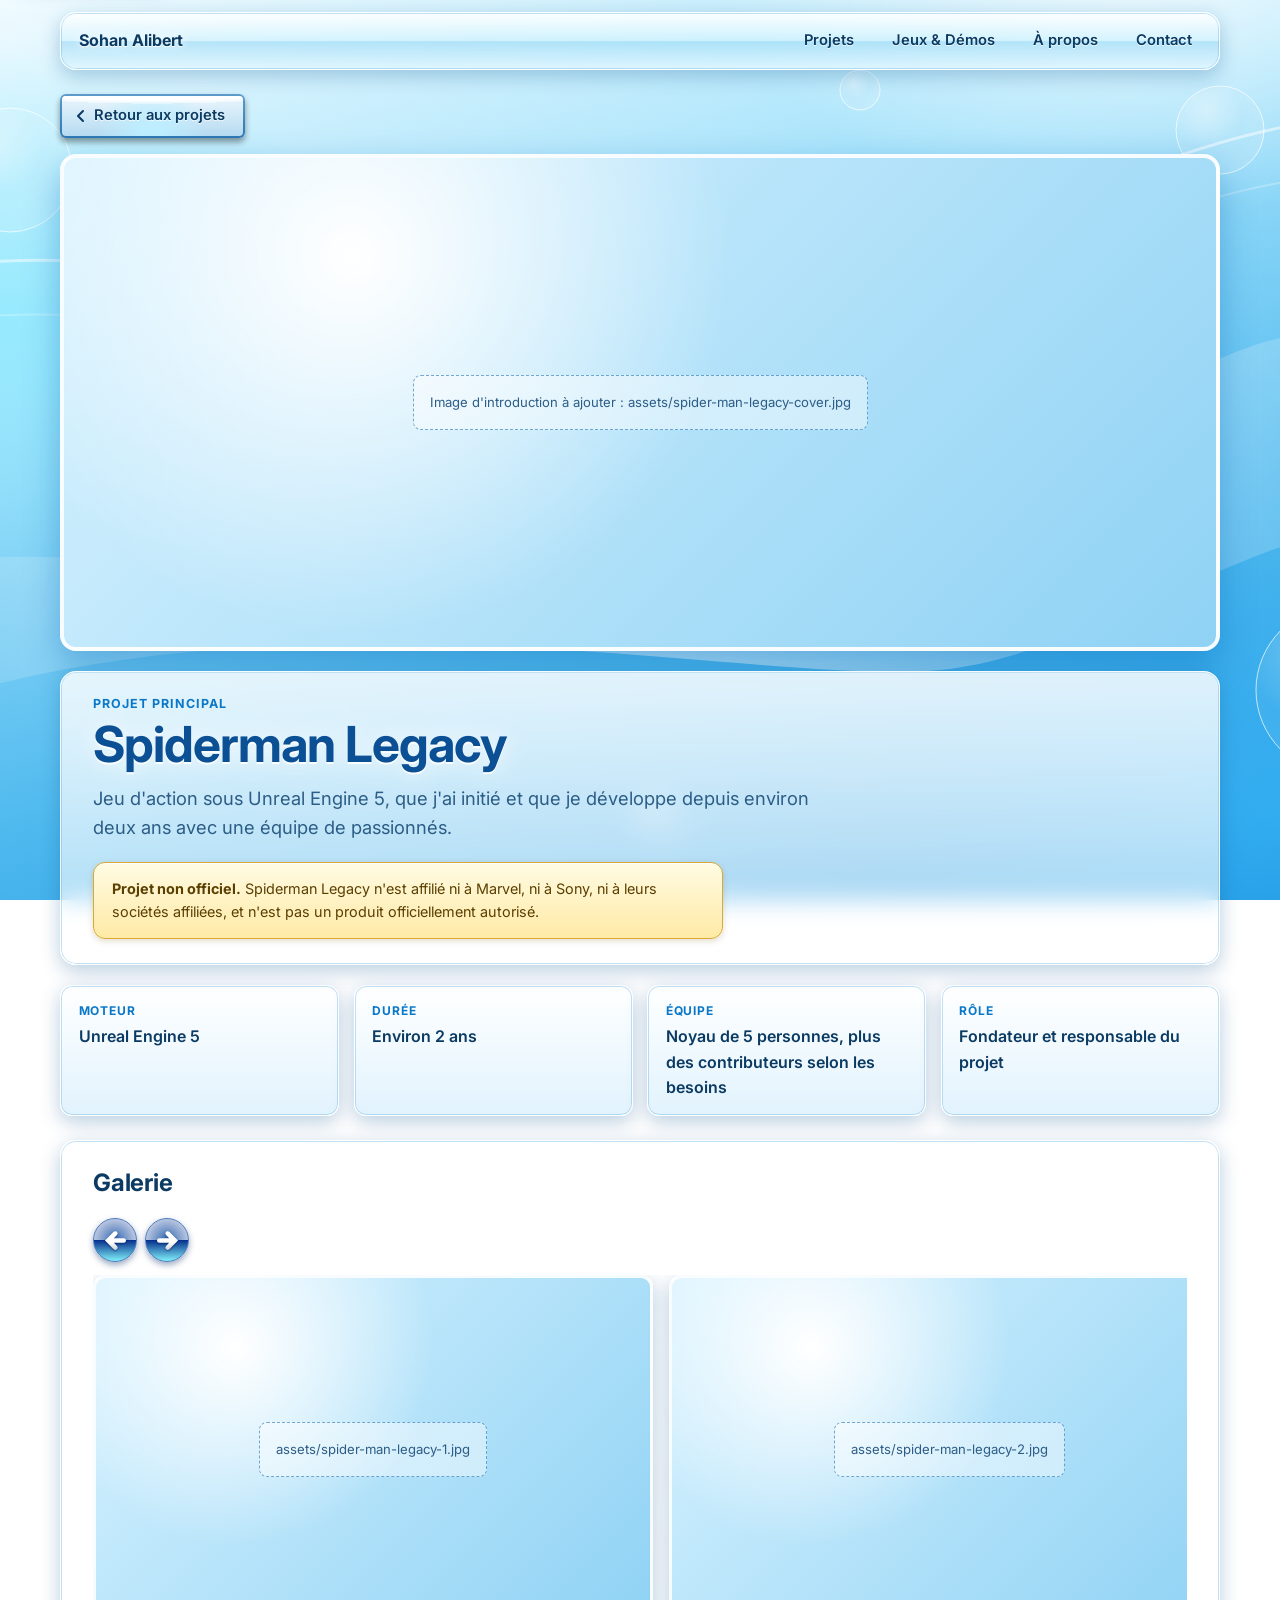
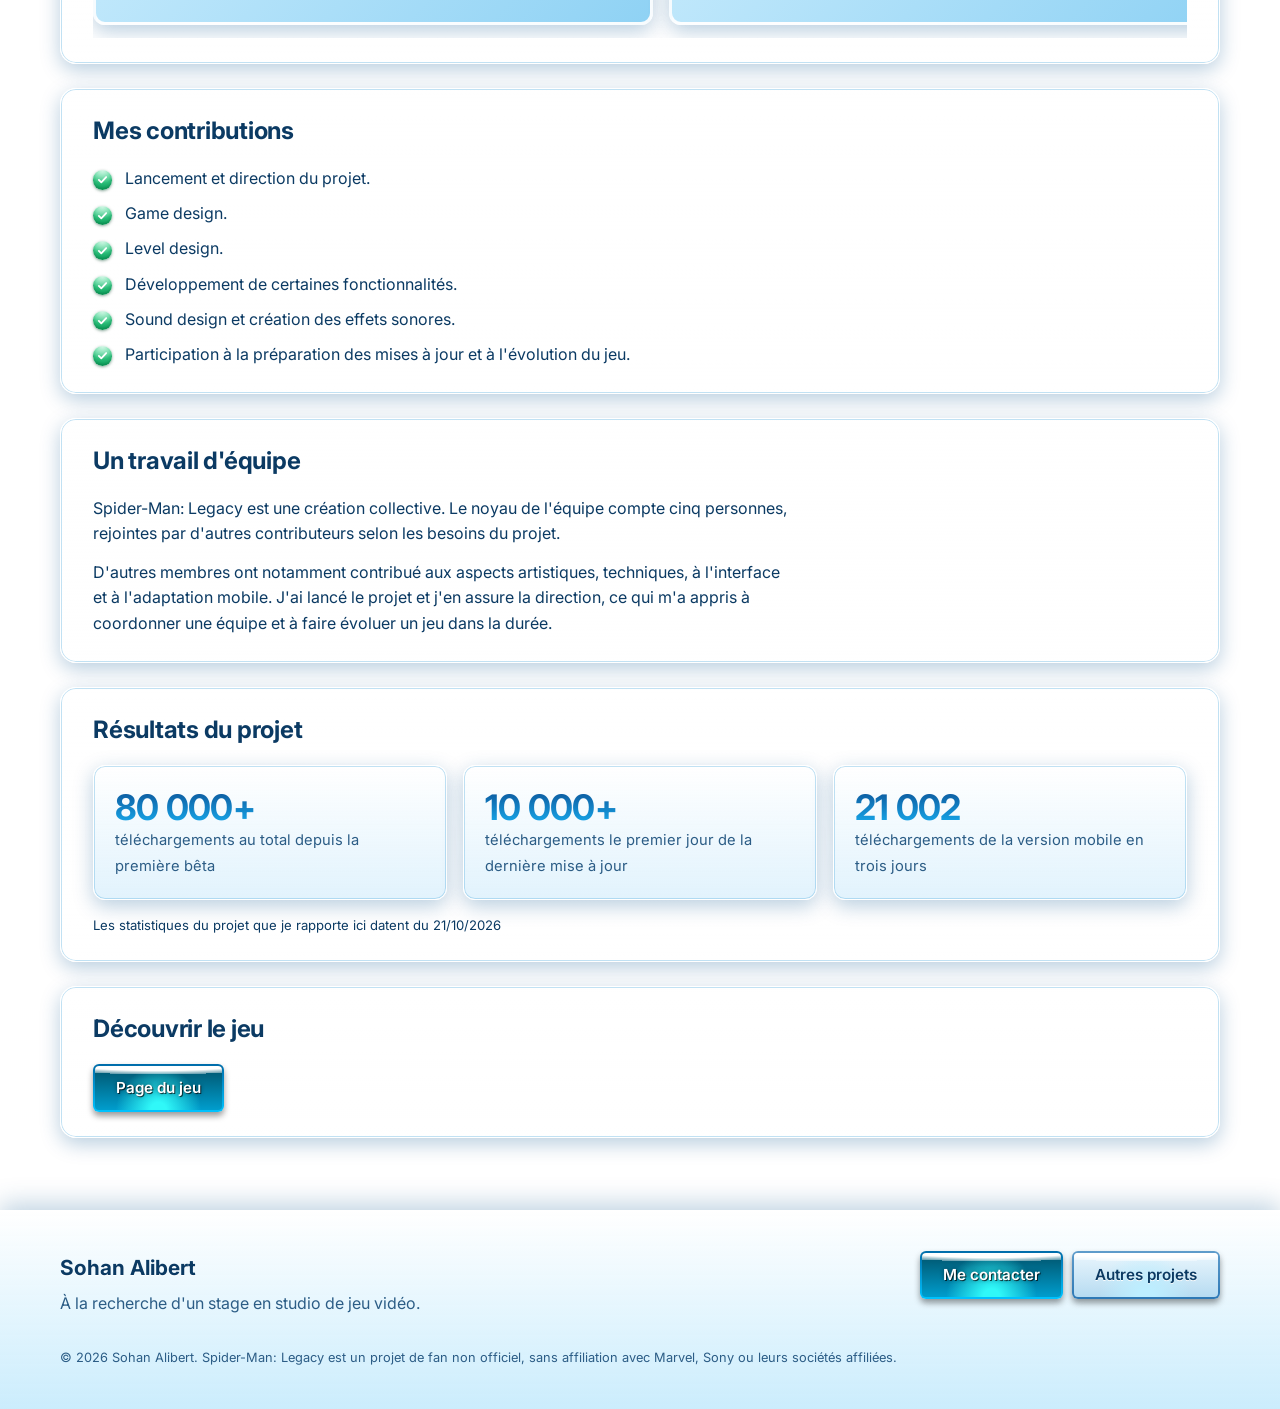
==== spider-man-legacy.html @ 78e245c4 "Add files via upload" ====
<!DOCTYPE html>
<html lang="fr">
<head>
  <meta charset="utf-8">
  <meta name="viewport" content="width=device-width, initial-scale=1">
  <title>Spiderman Legacy - Sohan Alibert</title>
  <meta name="description" content="Spiderman Legacy, fangame non officiel sous Unreal Engine 5, lancé et dirigé par Sohan Alibert avec une équipe de créateurs.">
  <meta name="theme-color" content="#17181C">
  <link rel="preconnect" href="https://fonts.googleapis.com">
  <link rel="preconnect" href="https://fonts.gstatic.com" crossorigin>
  <link href="https://fonts.googleapis.com/css2?family=Inter:wght@400;500;600;700&display=swap" rel="stylesheet">
  <link rel="stylesheet" href="style.css">
  <script src="script.js" defer></script>
</head>
<body>
  <a class="skip-link" href="#contenu">Aller au contenu</a>

  <header class="site-header">
    <div class="nav-bar">
      <a class="brand" href="index.html" aria-label="Sohan Alibert — accueil">
        <!--<span class="traffic" aria-hidden="true"><i></i><i></i><i></i></span>-->
        <span>Sohan Alibert</span>
      </a>
      <nav aria-label="Navigation principale">
        <ul class="nav-links" id="nav-links">
          <li><a href="index.html#projets">Projets</a></li>
          <li><a href="index.html#jeux">Jeux &amp; Démos</a></li>
          <li><a href="index.html#apropos">À propos</a></li>
          <li><a href="index.html#contact">Contact</a></li>
        </ul>
      </nav>
      <button class="nav-toggle" type="button" aria-expanded="false" aria-controls="nav-links" aria-label="Menu">
        <svg viewBox="0 0 24 24" fill="none" stroke="currentColor" stroke-width="2" stroke-linecap="round" aria-hidden="true"><path d="M4 7h16M4 12h16M4 17h16"/></svg>
      </button>
    </div>
  </header>

  <main id="contenu" class="container">
    <a class="back-link" href="index.html#projets"><svg viewBox="0 0 16 16" fill="none" stroke="currentColor" stroke-width="2" stroke-linecap="round" stroke-linejoin="round" aria-hidden="true"><path d="M10 3L5 8l5 5"/></svg>Retour aux projets</a>

    <div class="detail-hero">
      <div class="media" data-placeholder="Image d'introduction à ajouter : assets/spider-man-legacy-cover.jpg">
        <img src="assets/spider-man-legacy-cover.jpg" alt="Image d'introduction de Spiderman: Legacy" onerror="this.hidden=true">
      </div>
    </div>

    <div class="detail-title">
      <p class="eyebrow">Projet principal</p>
      <h1>Spiderman Legacy</h1>
      <p class="lead">Jeu d'action sous Unreal Engine 5, que j'ai initié et que je développe depuis environ deux ans avec une équipe de passionnés.</p>
      <p class="notice"><strong>Projet non officiel.</strong> Spiderman Legacy n'est affilié ni à Marvel, ni à Sony, ni à leurs sociétés affiliées, et n'est pas un produit officiellement autorisé.</p>
    </div>

    <dl class="facts">
      <div class="fact"><dt>Moteur</dt><dd>Unreal Engine 5</dd></div>
      <div class="fact"><dt>Durée</dt><dd>Environ 2 ans</dd></div>
      <div class="fact"><dt>Équipe</dt><dd>Noyau de 5 personnes, plus des contributeurs selon les besoins</dd></div>
      <div class="fact"><dt>Rôle</dt><dd>Fondateur et responsable du projet</dd></div>
    </dl>

    <section class="detail-section" aria-labelledby="galerie">
      <h2 id="galerie">Galerie</h2>
      <div class="gallery-wrap" data-gallery>
        <div class="gallery-controls">
          <button class="icon-btn" type="button" data-dir="-1" aria-label="Captures précédentes">←</button>
          <button class="icon-btn" type="button" data-dir="1" aria-label="Captures suivantes">→</button>
        </div>
        <!-- Ajoute ou retire des <figure>. Une image absente laisse simplement l'emplacement visible. -->
        <div class="gallery" tabindex="0" aria-label="Captures d'écran de Spider-Man: Legacy">
          <figure>
            <div class="media" data-placeholder="assets/spider-man-legacy-1.jpg"><img src="assets/spider-man-legacy-1.jpg" alt="Capture d'écran n°1 de Spider-Man: Legacy" loading="lazy" onerror="this.hidden=true"></div>
          </figure>
          <figure>
            <div class="media" data-placeholder="assets/spider-man-legacy-2.jpg"><img src="assets/spider-man-legacy-2.jpg" alt="Capture d'écran n°2 de Spider-Man: Legacy" loading="lazy" onerror="this.hidden=true"></div>
          </figure>
          <figure>
            <div class="media" data-placeholder="assets/spider-man-legacy-3.jpg"><img src="assets/spider-man-legacy-3.jpg" alt="Capture d'écran n°3 de Spider-Man: Legacy" loading="lazy" onerror="this.hidden=true"></div>
          </figure>
          <figure>
            <div class="media" data-placeholder="assets/spider-man-legacy-4.jpg"><img src="assets/spider-man-legacy-4.jpg" alt="Capture d'écran n°4 de Spider-Man: Legacy" loading="lazy" onerror="this.hidden=true"></div>
          </figure>
        </div>
      </div>
    </section>

    <section class="detail-section" aria-labelledby="contrib">
      <h2 id="contrib">Mes contributions</h2>
      <ul class="check-list">
        <li>Lancement et direction du projet.</li>
        <li>Game design.</li>
        <li>Level design.</li>
        <li>Développement de certaines fonctionnalités.</li>
        <li>Sound design et création des effets sonores.</li>
        <li>Participation à la préparation des mises à jour et à l'évolution du jeu.</li>
      </ul>
    </section>

    <section class="detail-section" aria-labelledby="equipe">
      <h2 id="equipe">Un travail d'équipe</h2>
      <p>Spider-Man: Legacy est une création collective. Le noyau de l'équipe compte cinq personnes, rejointes par d'autres contributeurs selon les besoins du projet.</p>
      <p>D'autres membres ont notamment contribué aux aspects artistiques, techniques, à l'interface et à l'adaptation mobile. J'ai lancé le projet et j'en assure la direction, ce qui m'a appris à coordonner une équipe et à faire évoluer un jeu dans la durée.</p>
    </section>

    <section class="detail-section" aria-labelledby="resultats">
      <h2 id="resultats">Résultats du projet</h2>
      <div class="stats">
        <div class="stat"><strong>80 000+</strong><span>téléchargements au total depuis la première bêta</span></div>
        <div class="stat"><strong>10 000+</strong><span>téléchargements le premier jour de la dernière mise à jour</span></div>
        <div class="stat"><strong>21 002</strong><span>téléchargements de la version mobile en trois jours</span></div>
      </div>

      <p class="fine-print">Les statistiques du projet que je rapporte ici datent du 21/10/2026</p>
    </section>

    <section class="detail-section" aria-labelledby="lien">
      <h2 id="lien">Découvrir le jeu</h2>
      <div class="btn-row">
        <a class="btn btn-primary" href="https://nahos-production.itch.io/spiderman-legacy" aria-disabled="false" target="_blank" rel="noopener noreferrer">Page du jeu</a>
      </div>
    </section>
  </main>

  <footer class="site-footer">
    <div class="container">
      <div class="footer-inner">
        <div>
          <h2>Sohan Alibert</h2>
          <p>À la recherche d'un stage en studio de jeu vidéo.</p>
        </div>
        <div class="footer-links">
          <a class="btn btn-primary" href="index.html#contact">Me contacter</a>
          <a class="btn" href="index.html#projets">Autres projets</a>
        </div>
      </div>
      <p class="copyright">© <span data-year>2026</span> Sohan Alibert. Spider-Man: Legacy est un projet de fan non officiel, sans affiliation avec Marvel, Sony ou leurs sociétés affiliées.</p>
    </div>
  </footer>
</body>
</html>
---- style.css ----
/* ==========================================================================
   Portfolio — Sohan Alibert
   Style FRUTIGER AERO (2004-2013) : verre brillant, bleu lumineux, reflets,
   boutons « gel », bulles et ciel. Tout se règle depuis les variables ci-dessous.
   ========================================================================== */

/* 1. VARIABLES ------------------------------------------------------------ */
:root {
  /* Encres (textes) */
  --ink: #0b3a63;
  --ink-2: #2c5d86;
  --blue: #0a78c8;

  /* Bleus Aero */
  --aqua: #30f8f8;
  --sky-1: #f0fbff;
  --sky-2: #a6e3fb;
  --sky-3: #4cb8ee;
  --sky-4: #1f93de;

  /* Verre */
  --glass: linear-gradient(rgba(255, 255, 255, 0.84), rgba(255, 255, 255, 0.52));
  --glass-bar: linear-gradient(rgba(255, 255, 255, 0.92), rgba(215, 241, 253, 0.7) 50%, rgba(170, 220, 246, 0.72) 51%, rgba(226, 246, 255, 0.88));
  --tile: linear-gradient(rgba(255, 255, 255, 0.92), rgba(214, 238, 252, 0.72));
  --border: rgba(255, 255, 255, 0.9);          /* utilisé aussi dans gb-studio-games.html */
  --rim: inset 0 0 0 1px rgba(100, 180, 225, 0.4), inset 0 1px 0 #fff;

  --radius-s: 8px;
  --radius-m: 12px;
  --radius-l: 16px;
  --radius-pill: 999px;

  --shadow: 0 6px 20px rgba(0, 80, 140, 0.28);
  --shadow-lg: 0 14px 34px rgba(0, 100, 180, 0.38);

  --space-3: 1.5rem;
  --space-4: 2.5rem;
  --space-5: 4.5rem;

  --font: "Segoe UI", Frutiger, "Frutiger Linotype", "Myriad Pro", "Lucida Grande", Tahoma, Inter, sans-serif;
  --ease: cubic-bezier(0.22, 0.61, 0.36, 1);
  --max: 1160px;
}

/* 2. BASE : ciel, traînées lumineuses et bulles ---------------------------- */
*, *::before, *::after { box-sizing: border-box; }

html { scroll-behavior: smooth; scroll-padding-top: 90px; -webkit-text-size-adjust: 100%; }

body {
  margin: 0;
  font-family: var(--font);
  font-size: 1rem;
  line-height: 1.6;
  color: var(--ink);
  background:
    radial-gradient(60vmax 40vmax at 90% -10%, rgba(255, 255, 255, 0.9), transparent 60%),
    radial-gradient(50vmax 35vmax at 0% 35%, rgba(130, 235, 255, 0.6), transparent 60%),
    radial-gradient(55vmax 35vmax at 100% 90%, rgba(60, 190, 255, 0.5), transparent 60%),
    linear-gradient(165deg, var(--sky-1) 0%, var(--sky-2) 32%, var(--sky-3) 68%, var(--sky-4) 100%);
  background-attachment: fixed;
  overflow-x: hidden;
}

/* Voiles lumineux et bulles, fixes derrière le contenu */
body::before {
  content: "";
  position: fixed; inset: 0; z-index: -1; pointer-events: none;
  background: url("data:image/svg+xml,<svg xmlns='http://www.w3.org/2000/svg' viewBox='0 0 1600 900' preserveAspectRatio='xMidYMid slice'><defs><linearGradient id='a' x1='0' y1='0' x2='1' y2='0'><stop offset='0' stop-color='%23fff' stop-opacity='0'/><stop offset='.5' stop-color='%23fff' stop-opacity='.55'/><stop offset='1' stop-color='%23fff' stop-opacity='0'/></linearGradient><radialGradient id='b' cx='.35' cy='.3' r='.8'><stop offset='0' stop-color='%23fff' stop-opacity='.9'/><stop offset='.5' stop-color='%23fff' stop-opacity='.15'/><stop offset='1' stop-color='%23fff' stop-opacity='.35'/></radialGradient></defs><path d='M-100 640 C 300 380 700 840 1100 540 S 1500 320 1750 440 L1750 540 C1500 440 1300 650 1100 670 S 300 540 -100 790Z' fill='url(%23a)'/><path d='M-100 330 C 300 130 620 440 1020 280 S 1500 70 1750 170' fill='none' stroke='%23fff' stroke-opacity='.5' stroke-width='3'/><path d='M-100 380 C 300 190 620 490 1020 330 S 1500 130 1750 230' fill='none' stroke='%23fff' stroke-opacity='.25' stroke-width='2'/><g stroke='%23fff' stroke-opacity='.7' fill='url(%23b)'><circle cx='170' cy='170' r='62' fill-opacity='.35'/><circle cx='1380' cy='130' r='44' fill-opacity='.4'/><circle cx='1500' cy='690' r='84' fill-opacity='.3'/><circle cx='120' cy='760' r='38' fill-opacity='.4'/><circle cx='820' cy='820' r='26' fill-opacity='.45'/><circle cx='1020' cy='90' r='20' fill-opacity='.45'/></g></svg>") center / cover no-repeat;
}

img { max-width: 100%; display: block; }
img[hidden] { display: none; } /* image absente : on garde l'emplacement de secours */
a { color: inherit; text-decoration: none; }
h1, h2, h3, p { margin: 0; }
ul { margin: 0; padding: 0; list-style: none; }

:focus-visible { outline: 3px solid #003a78; outline-offset: 3px; border-radius: 6px; }

.container { width: min(var(--max), 100% - 2.5rem); margin-inline: auto; }

.skip-link {
  position: absolute; left: 1rem; top: -4rem; z-index: 100;
  background: #fff; color: var(--ink); padding: 0.6rem 1rem; border-radius: var(--radius-s);
  box-shadow: var(--shadow);
}
.skip-link:focus { top: 1rem; }

.section { padding-block: var(--space-5) 0; }

/* Titre de section = bandeau de verre */
.section-head {
  margin-bottom: 1.25rem; padding: 0.9rem 1.3rem;
  background: var(--glass); border: 1px solid var(--border); border-radius: var(--radius-l);
  box-shadow: var(--shadow), var(--rim);
  -webkit-backdrop-filter: blur(12px) saturate(150%); backdrop-filter: blur(12px) saturate(150%);
}
.section-head h2 { font-size: clamp(1.4rem, 2.4vw, 1.9rem); letter-spacing: -0.01em; text-shadow: 0 1px 0 #fff; }
.section-head p { color: var(--ink-2); margin-top: 0.2rem; max-width: 60ch; }

.eyebrow { font-size: 0.78rem; font-weight: 700; letter-spacing: 0.08em; text-transform: uppercase; color: var(--blue); }

/* 3. NAVIGATION : barre de verre ------------------------------------------ */
.site-header { position: sticky; top: 0.75rem; z-index: 50; width: min(var(--max), 100% - 1.5rem); margin: 0.75rem auto 0; }

.nav-bar {
  display: flex; align-items: center; justify-content: space-between; gap: 1rem;
  padding: 0.5rem 0.6rem 0.5rem 1.1rem;
  background: var(--glass-bar);
  border: 1px solid var(--border); border-radius: var(--radius-l);
  box-shadow: var(--shadow), var(--rim);
  -webkit-backdrop-filter: blur(14px) saturate(160%); backdrop-filter: blur(14px) saturate(160%);
  transition: box-shadow 0.3s var(--ease);
}
.site-header.is-scrolled .nav-bar { box-shadow: 0 10px 28px rgba(0, 70, 130, 0.42), var(--rim); }

.brand { display: flex; align-items: center; gap: 0.65rem; font-weight: 700; color: var(--ink); text-shadow: 0 1px 0 #fff, 0 0 8px #fff; }

/* Dans la marque : trois petites bulles brillantes */
.traffic { display: inline-flex; gap: 5px; }
.traffic i { display: block; }
.brand .traffic i {
  width: 14px; height: 14px; border-radius: 50%;
  background: radial-gradient(circle at 50% 18%, #fff 0 16%, rgba(255, 255, 255, 0) 46%), linear-gradient(var(--o1), var(--o2));
  box-shadow: 0 1px 3px rgba(0, 60, 110, 0.5), inset 0 -2px 3px rgba(0, 40, 90, 0.25);
}
.brand .traffic i:nth-child(1) { --o1: #7ff4ff; --o2: #00a6d6; }
.brand .traffic i:nth-child(2) { --o1: #6fb6ff; --o2: #0a58d0; }
.brand .traffic i:nth-child(3) { --o1: #9bf5b4; --o2: #17a64a; }

.nav-links { display: flex; gap: 0.25rem; }
.nav-links a {
  position: relative; isolation: isolate; overflow: hidden; display: block;
  padding: 0.45rem 1rem; border-radius: var(--radius-s);
  font-size: 0.92rem; font-weight: 600; color: var(--ink); text-shadow: 0 1px 0 rgba(255, 255, 255, 0.8);
  border: 1px solid transparent;
  transition: background 0.25s var(--ease), border-color 0.25s var(--ease), box-shadow 0.25s var(--ease), color 0.25s var(--ease);
}
.nav-links a::before { /* reflet */
  content: ""; position: absolute; z-index: -1; inset: 0 0 50% 0;
  background: linear-gradient(rgba(255, 255, 255, 0.7), rgba(255, 255, 255, 0.05));
  opacity: 0; transition: opacity 0.25s var(--ease);
}
.nav-links a:hover {
  background: linear-gradient(#f4fbff, #d2ecfb 50%, #b4ddf4 51%, #e0f4ff);
  border-color: #7fb8dc; box-shadow: 0 1px 4px rgba(0, 60, 110, 0.3), inset 0 1px 0 #fff;
}
.nav-links a:hover::before { opacity: 1; }
.nav-links a[aria-current="true"] {
  color: #fff; text-shadow: 1px 1px #000a; border-color: #006caa;
  background: radial-gradient(circle at 50% 100%, var(--aqua) 10%, #30f8f800 55%), linear-gradient(#00526a, #009dcd);
  box-shadow: 0 2px 5px rgba(0, 60, 110, 0.45);
}
.nav-links a[aria-current="true"]::before { opacity: 0.8; }

/* 4. BOUTONS « GEL » (d'après .frutiger-button) -------------------------- *
 * Un seul élément <a class="btn"> : le bord dégradé, le fond sombre avec
 * lueur aqua, le reflet blanc et le balayage de lumière sont tous en CSS.   */
.btn {
  /* Variante par défaut : verre argenté bleuté */
  --glow: #bdeeff; --in1: #eaf6fd; --in2: #b6dbf1; --b1: #5f9ccb; --b2: #2d78b5;
  position: relative; isolation: isolate; overflow: hidden;
  display: inline-flex; align-items: center; gap: 0.5rem;
  min-height: 44px; padding: 0.6rem 1.3rem;
  font: inherit; font-size: 0.95rem; font-weight: 600;
  color: var(--ink); text-shadow: 0 1px 0 rgba(255, 255, 255, 0.9);
  border: 2px solid transparent; border-radius: 6px; cursor: pointer;
  background:
    radial-gradient(circle at 50% 100%, var(--glow) 10%, #0000 55%) padding-box,
    linear-gradient(var(--in1), var(--in2)) padding-box,
    linear-gradient(var(--b1), var(--b2)) border-box;
  box-shadow: 0 4px 6px #0006, inset 0 2px 8px -2px #0000;
  transition: box-shadow 0.3s, filter 0.3s, transform 0.15s;
}
/* Variante principale : le bleu vif du modèle */
.btn-primary {
  --glow: #30f8f8; --in1: #00526a; --in2: #009dcd; --b1: #006caa; --b2: #00c3ff;
  color: #fff; text-shadow: 1px 1px #000a, 0 0 4px #0007;
}

.btn::before, .card-body .more::before { /* reflet blanc du haut */
  content: ""; position: absolute; z-index: -1; inset: 0 -8em; border-radius: inherit;
  background: radial-gradient(ellipse 60% 50% at 50% -12%, #fff 45%, #fff6 62%, #fff0 62%);
  transition: opacity 0.3s;
}
.btn::after, .card-body .more::after { /* balayage de lumière */
  content: ""; position: absolute; z-index: -1; inset: 0;
  background: linear-gradient(-65deg, #0000 40%, #fff7 50%, #0000 70%) 130% 0 / 200% 100% no-repeat;
  opacity: 0;
}
.btn:hover::after, .btn:focus-visible::after, .btn-primary::after { animation: aero-shine 3s ease infinite; }
@keyframes aero-shine {
  0% { background-position: 130% 0; opacity: 1; }
  100% { background-position: -166% 0; opacity: 0; }
}

.btn:hover { box-shadow: 0 6px 12px #0008, inset 0 2px 8px -2px #0000; filter: brightness(1.07); }
.btn:active { box-shadow: 0 0 0 0 #0000, inset 0 2px 8px -2px #000a; transform: translateY(1px); }
.btn:active::before { opacity: 0.55; }

/* Lien pas encore renseigné : voir script.js */
.btn[aria-disabled="true"] { filter: saturate(0.4) opacity(0.75); cursor: not-allowed; outline: 1px dashed rgba(0, 60, 120, 0.7); outline-offset: 2px; }
.btn[aria-disabled="true"]:hover { filter: saturate(0.4) opacity(0.75); box-shadow: 0 4px 6px #0006, inset 0 2px 8px -2px #0000; }
.btn[aria-disabled="true"]::after { animation: none; }
.btn-row { display: flex; flex-wrap: wrap; gap: 0.6rem; }

/* Boutons ronds « flèche » (d'après .aero-arrow) : galerie et menu mobile */
.icon-btn, .nav-toggle {
  position: relative; isolation: isolate; display: inline-grid; place-items: center;
  width: 44px; height: 44px; padding: 0; border-radius: 50%; cursor: pointer;
  border: 1px solid #4d7bbf; color: #fff;
  background: linear-gradient(#0000 50%, #042c8b 50%, #80f1f9), radial-gradient(circle, #3069b2, #bbc6e0 70.7%);
  box-shadow: 0 3px 6px rgba(0, 40, 100, 0.4);
}
.icon-btn { font-size: 0; } /* le texte ← → reste dans le HTML pour les lecteurs d'écran, la flèche est dessinée ci-dessous */
.icon-btn::before, .nav-toggle::before { /* état survol */
  content: ""; position: absolute; inset: 0; z-index: -1; border-radius: inherit;
  background: linear-gradient(#0000 50%, #013c97 50%, #a3fcff), radial-gradient(circle, #3889e0, #c7d9f2 70.7%);
  opacity: 0; transition: 0.5s all;
}
.icon-btn:hover::before, .nav-toggle:hover::before, .nav-toggle[aria-expanded="true"]::before { opacity: 1; }
.icon-btn:hover, .nav-toggle:hover { border-color: #5d9be0; }
.icon-btn:active, .nav-toggle:active {
  border-color: #030d48;
  background: linear-gradient(#0000 50%, #01072e 50%, #55d2fd), radial-gradient(circle, #29467b, #8d98ad 70.7%);
}
.icon-btn:active::before, .nav-toggle:active::before { transition: 0s all; opacity: 0; }

.icon-btn::after { /* la flèche blanche */
  content: ""; position: absolute; inset: 25%; z-index: 1;
  background: url("data:image/svg+xml,<svg xmlns='http://www.w3.org/2000/svg' viewBox='0 0 24 24'><defs><linearGradient id='g' x1='0' y1='0' x2='0' y2='1'><stop offset='0' stop-color='%23fff'/><stop offset='.6' stop-color='%23fff'/><stop offset='1' stop-color='%23cdd0d4'/></linearGradient></defs><path fill='url(%23g)' d='m 12.437913,1.3276768 a 2.6266927,2.6266927 0 0 0 -0.617287,0.024049 2.6266927,2.6266927 0 0 0 -1.447014,0.7375366 l -0.02204,0.022045 a 2.6266926,2.6266926 0 0 0 0,3.7157412 l 3.547391,3.5473917 H 2.6274739 A 2.6266927,2.6266927 0 0 0 0,11.999911 2.6266927,2.6266927 0 0 0 2.6274739,14.625381 H 13.898956 l -3.54739,3.54739 a 2.6266926,2.6266926 0 0 0 0,3.715741 l 0.02204,0.02204 a 2.6266928,2.6266928 0 0 0 3.715741,0 L 24,11.999911 14.089353,2.0892634 a 2.6266927,2.6266927 0 0 0 -1.65144,-0.7615866 z'/></svg>") center / contain no-repeat;
  filter: drop-shadow(0 1px 1px rgba(0, 20, 80, 0.6));
}
.icon-btn[data-dir="-1"]::after { transform: scaleX(-1); }

.nav-toggle { display: none; }
.nav-toggle svg { width: 20px; height: 20px; filter: drop-shadow(0 1px 1px rgba(0, 20, 80, 0.7)); }

/* 5. ACCUEIL : bandeau de verre ------------------------------------------- */
.hero {
  margin-top: 1.25rem; padding: 1.6rem clamp(1.2rem, 3vw, 2.2rem) 1.8rem;
  background: var(--glass); border: 1px solid var(--border); border-radius: var(--radius-l);
  box-shadow: var(--shadow-lg), var(--rim);
  -webkit-backdrop-filter: blur(12px) saturate(150%); backdrop-filter: blur(12px) saturate(150%);
}
.hero h1 {
  font-size: clamp(2.2rem, 5vw, 3.5rem); line-height: 1.05; letter-spacing: -0.02em; font-weight: 700; margin-top: 0.2rem;
  color: #0b4f94; text-shadow: 0 2px 0 rgba(255, 255, 255, 0.9), 0 0 22px rgba(255, 255, 255, 0.9);
}
.hero .role { margin-top: 0.5rem; font-size: clamp(1rem, 1.6vw, 1.2rem); color: var(--blue); font-weight: 600; text-shadow: 0 1px 0 #fff; }
.hero .tagline { margin-top: 0.7rem; color: var(--ink-2); font-size: 1.1rem; max-width: 52ch; }

/* 6. FENÊTRES / CARTES : verre + barre de titre façon Vista --------------- */
.window {
  background: var(--glass); border: 1px solid var(--border); border-radius: var(--radius-m);
  box-shadow: var(--shadow), var(--rim);
  overflow: hidden; display: flex; flex-direction: column;
  -webkit-backdrop-filter: blur(10px); backdrop-filter: blur(10px);
  transition: transform 0.28s var(--ease), box-shadow 0.28s var(--ease);
}
.window-bar {
  display: flex; align-items: flex-start; gap: 0.75rem;
  padding: 0 0.75rem 0 1rem; min-height: 34px;
  background: var(--glass-bar);
  border-bottom: 1px solid rgba(60, 140, 200, 0.5);
  font-size: 0.82rem; font-weight: 600; color: var(--ink); text-shadow: 0 0 6px #fff, 0 0 2px #fff;
}
.window-bar .title { order: 1; flex: 1; align-self: center; min-width: 0; text-align: left; white-space: nowrap; overflow: hidden; text-overflow: ellipsis; }

/* Boutons de fenêtre (réduire / agrandir / fermer) — purement décoratifs */
.window-bar .traffic { order: 2; gap: 1px; filter: drop-shadow(0 1px 1px rgba(0, 50, 100, 0.35)); }
.window-bar .traffic i {
  position: relative; width: 24px; height: 18px;
  border: 1px solid rgba(0, 70, 130, 0.6); border-top: 0; border-radius: 0 0 4px 4px;
  background: linear-gradient(rgba(255, 255, 255, 0.95), rgba(214, 240, 252, 0.7) 48%, rgba(130, 196, 234, 0.8) 52%, rgba(214, 242, 255, 0.95));
}
.window-bar .traffic i:last-child {
  width: 38px; border-color: #7a1608;
  background: linear-gradient(#f6bba9, #e3593b 48%, #c2260f 52%, #f28f6e);
}
.window-bar .traffic i::before { content: ""; position: absolute; left: 50%; }
.window-bar .traffic i:nth-child(1)::before { top: 9px; width: 10px; height: 3px; margin-left: -5px; background: #fff; border-radius: 1px; box-shadow: 0 0 0 1px rgba(0, 60, 120, 0.65); }
.window-bar .traffic i:nth-child(2)::before { top: 4px; width: 10px; height: 8px; margin-left: -5px; border: 2px solid #fff; box-shadow: 0 0 0 1px rgba(0, 60, 120, 0.65), inset 0 0 0 1px rgba(0, 60, 120, 0.65); }
.window-bar .traffic i:nth-child(3)::before {
  top: 3px; width: 12px; height: 12px; margin-left: -6px;
  background: linear-gradient(45deg, #0000 40%, #fff 40% 60%, #0000 60%), linear-gradient(-45deg, #0000 40%, #fff 40% 60%, #0000 60%);
  filter: drop-shadow(0 0 1px rgba(90, 0, 0, 0.9));
}

/* Zone d'image avec emplacement de secours */
.media {
  position: relative; width: 100%; aspect-ratio: 16 / 10; overflow: hidden;
  background: radial-gradient(circle at 25% 20%, #fff 0, rgba(255, 255, 255, 0) 40%), linear-gradient(135deg, #d9f3ff, #8fd2f4);
  display: grid; place-items: center;
}
.media::before {
  content: attr(data-placeholder);
  padding: 1rem; text-align: center; font-size: 0.82rem; color: var(--ink-2);
  border: 1px dashed rgba(10, 100, 170, 0.55); border-radius: var(--radius-s); max-width: 80%; background: rgba(255, 255, 255, 0.45);
}
.media img { position: absolute; inset: 0; width: 100%; height: 100%; object-fit: cover; transition: transform 0.5s var(--ease); }

.card-body { padding: 1.1rem 1.25rem 1.3rem; display: flex; flex-direction: column; gap: 0.4rem; flex: 1; }
.card-body .cat { font-size: 0.75rem; font-weight: 700; letter-spacing: 0.07em; text-transform: uppercase; color: var(--blue); }
.card-body h3 { font-size: 1.25rem; letter-spacing: -0.01em; color: var(--ink); text-shadow: 0 1px 0 #fff; }
.card-body p { color: var(--ink-2); font-size: 0.95rem; margin-bottom: 0.3rem; }

/* « Voir le projet » : mini bouton gel (même recette que .btn-primary) */
.card-body .more {
  position: relative; isolation: isolate; overflow: hidden;
  align-self: flex-start; margin-top: auto;
  display: inline-flex; align-items: center; gap: 0.3rem;
  padding: 0.35rem 0.6rem 0.35rem 0.95rem; font-size: 0.85rem; font-weight: 600;
  color: #fff; text-shadow: 1px 1px #000a;
  border: 2px solid transparent; border-radius: 6px;
  background:
    radial-gradient(circle at 50% 100%, var(--aqua) 10%, #0000 55%) padding-box,
    linear-gradient(#00526a, #009dcd) padding-box,
    linear-gradient(#006caa, #00c3ff) border-box;
  box-shadow: 0 3px 5px #0007;
  transition: box-shadow 0.3s, filter 0.3s;
}
.card-body .more svg { width: 14px; height: 14px; transition: transform 0.2s var(--ease); }
.project-card:hover .more, .project-card:focus-within .more { filter: brightness(1.12); box-shadow: 0 5px 10px #0009; }
.project-card:hover .more::after, .project-card:focus-within .more::after { animation: aero-shine 1.6s ease infinite; }
.project-card:hover .more svg, .project-card:focus-within .more svg { transform: translateX(2px); }

/* Toute la carte est cliquable via le lien du titre */
.project-card { position: relative; }
.project-card h3 a::after { content: ""; position: absolute; inset: 0; z-index: 1; }
.project-card:hover { transform: translateY(-4px); box-shadow: var(--shadow-lg), 0 0 0 3px rgba(140, 238, 255, 0.75), var(--rim); }
.project-card:hover .media img { transform: scale(1.03); }
.project-card:focus-within { box-shadow: var(--shadow-lg), 0 0 0 3px #003a78; }

.project-grid { display: grid; grid-template-columns: repeat(3, 1fr); gap: 1.25rem; margin-top: 1.25rem; }
.project-card.featured { grid-column: 1 / 3; grid-row: 1 / 3; }
.project-card.featured .media { aspect-ratio: 16 / 9.4; flex: 1; }
.project-card.featured .card-body { flex: none; }
.project-card.featured h3 { font-size: 1.7rem; }

/* 7. JEUX & DÉMOS (console portable, version verre argenté) --------------- */
.play-grid { display: grid; grid-template-columns: repeat(auto-fit, minmax(240px, 1fr)); gap: 1.25rem; }
.handheld {
  background: linear-gradient(160deg, #ffffff, #d7eaf8 45%, #a8cbe6);
  border: 1px solid #fff; border-radius: 20px 20px 52px 20px;
  padding: 1rem 1rem 1.1rem;
  box-shadow: var(--shadow-lg), inset 0 0 0 2px rgba(255, 255, 255, 0.7), inset 0 -6px 12px rgba(0, 90, 160, 0.2);
  display: flex; flex-direction: column; gap: 0.8rem;
}
.handheld .screen-frame { background: linear-gradient(#12304d, #06131f); padding: 0.7rem; border-radius: 12px; box-shadow: inset 0 0 0 2px #7fa6c4, inset 0 2px 10px #000; }
.handheld .media { aspect-ratio: 10 / 9; border-radius: 4px; }
.handheld h3 { font-size: 1.05rem; color: var(--ink); text-shadow: 0 1px 0 #fff; }
.handheld p { color: var(--ink-2); font-size: 0.9rem; }
.handheld .badge-row { display: flex; gap: 0.4rem; flex-wrap: wrap; }
.badge {
  font-size: 0.72rem; font-weight: 600; padding: 0.15rem 0.65rem; border-radius: var(--radius-pill);
  color: #05497f; text-shadow: 0 1px 0 rgba(255, 255, 255, 0.7);
  background: linear-gradient(#e2f6ff, #8fd6fb 50%, #6cc6f6 51%, #b9ebff);
  border: 1px solid #4aa8e0; box-shadow: inset 0 1px 0 #fff;
}
.badge.ok { color: #0a5a2a; background: linear-gradient(#e6ffee, #8de8aa 50%, #5fd88a 51%, #c0f7d3); border-color: #3fb869; }
.badge.neutral { color: var(--ink-2); background: linear-gradient(#fff, #e3eef7 50%, #cfe0ee 51%, #f2f8fc); border-color: #98b9d2; }
.dpad { display: flex; justify-content: space-between; align-items: center; opacity: 0.7; }
.dpad .cross { width: 22px; height: 22px; border-radius: 3px; background:
  linear-gradient(#6f9bbd, #6f9bbd) center / 100% 7px no-repeat,
  linear-gradient(#6f9bbd, #6f9bbd) center / 7px 100% no-repeat; }
.dpad .ab { display: flex; gap: 6px; }
.dpad .ab i { width: 14px; height: 14px; border-radius: 50%; display: block; background: radial-gradient(circle at 50% 20%, #fff, #6f9bbd 70%); }

/* 8. COMPÉTENCES ---------------------------------------------------------- */
.skills-grid { display: grid; grid-template-columns: repeat(auto-fit, minmax(230px, 1fr)); gap: 1rem; }
.skill-card {
  background: var(--glass); border: 1px solid var(--border); border-radius: var(--radius-m);
  padding: 1.1rem 1.2rem; box-shadow: var(--shadow), var(--rim);
  -webkit-backdrop-filter: blur(10px); backdrop-filter: blur(10px);
}
.skill-card h3 { font-size: 0.95rem; margin-bottom: 0.7rem; color: var(--ink); text-shadow: 0 1px 0 #fff; }
.chips { display: flex; flex-wrap: wrap; gap: 0.4rem; }
.chip {
  font-size: 0.82rem; font-weight: 600; padding: 0.25rem 0.75rem; border-radius: var(--radius-pill);
  color: var(--ink-2); background: linear-gradient(#fff, #e3eef7 50%, #d3e5f2 51%, #f2f8fc);
  border: 1px solid #a3c2d9; box-shadow: inset 0 1px 0 #fff;
}
.chip.practiced {
  color: #fff; text-shadow: 1px 1px #0007; border-color: #0a7ec0;
  background: linear-gradient(#8de6ff, #1fb3f0 50%, #0a86cf 51%, #2fc8f5);
  box-shadow: 0 1px 3px rgba(0, 70, 130, 0.35), inset 0 1px 0 rgba(255, 255, 255, 0.8);
}
.legend {
  margin-top: 1rem; width: fit-content; padding: 0.4rem 1rem;
  font-size: 0.82rem; font-weight: 600; color: var(--ink-2);
  display: flex; gap: 1.2rem; flex-wrap: wrap;
  background: var(--glass); border: 1px solid var(--border); border-radius: var(--radius-pill); box-shadow: var(--rim);
}
.legend span::before {
  content: ""; display: inline-block; width: 12px; height: 12px; border-radius: 50%; margin-right: 0.45rem; vertical-align: -1px;
  background: radial-gradient(circle at 50% 18%, #fff 0 16%, #fff0 46%), linear-gradient(#7fe0ff, #0a86cf);
  box-shadow: 0 1px 2px rgba(0, 60, 110, 0.5);
}
.legend span + span::before { background: radial-gradient(circle at 50% 18%, #fff 0 16%, #fff0 46%), linear-gradient(#e3eef7, #a3c2d9); }

/* 9. À PROPOS ------------------------------------------------------------- */
.about {
  background: var(--glass); border: 1px solid var(--border); border-radius: var(--radius-l);
  padding: clamp(1.4rem, 3vw, 2.4rem); display: grid; gap: 1rem; max-width: 820px;
  box-shadow: var(--shadow), var(--rim);
  -webkit-backdrop-filter: blur(12px); backdrop-filter: blur(12px);
}
.about p { color: var(--ink); font-size: 1.05rem; }

/* 10. FOOTER / CONTACT : barre de verre ----------------------------------- */
.site-footer {
  margin-top: var(--space-5); padding-block: var(--space-4) 2.5rem;
  background: linear-gradient(rgba(255, 255, 255, 0.88), rgba(190, 232, 252, 0.8));
  border-top: 1px solid #fff; box-shadow: 0 -6px 24px rgba(0, 80, 140, 0.25), inset 0 1px 0 #fff;
  -webkit-backdrop-filter: blur(14px); backdrop-filter: blur(14px);
}
.footer-inner { display: flex; flex-wrap: wrap; justify-content: space-between; gap: 2rem; }
.footer-inner h2 { font-size: 1.3rem; text-shadow: 0 1px 0 #fff; }
.footer-inner p { color: var(--ink-2); margin-top: 0.4rem; max-width: 44ch; }
.footer-links { display: flex; flex-wrap: wrap; gap: 0.6rem; align-items: flex-start; }
.copyright { margin-top: 2rem; font-size: 0.8rem; color: var(--ink-2); }

/* 11. PAGES DE PROJET ----------------------------------------------------- */
.back-link { /* bouton retour = .btn argenté */
  --glow: #bdeeff; --in1: #eaf6fd; --in2: #b6dbf1; --b1: #5f9ccb; --b2: #2d78b5;
  position: relative; isolation: isolate; overflow: hidden;
  display: inline-flex; align-items: center; gap: 0.3rem;
  margin-top: var(--space-3); padding: 0.5rem 1.1rem 0.5rem 0.7rem; min-height: 44px;
  font-size: 0.92rem; font-weight: 600; color: var(--ink); text-shadow: 0 1px 0 rgba(255, 255, 255, 0.9);
  border: 2px solid transparent; border-radius: 6px;
  background:
    radial-gradient(circle at 50% 100%, var(--glow) 10%, #0000 55%) padding-box,
    linear-gradient(var(--in1), var(--in2)) padding-box,
    linear-gradient(var(--b1), var(--b2)) border-box;
  box-shadow: 0 4px 6px #0006;
  transition: box-shadow 0.3s, filter 0.3s, transform 0.15s;
}
.back-link::before {
  content: ""; position: absolute; z-index: -1; inset: 0 -8em; border-radius: inherit;
  background: radial-gradient(ellipse 60% 50% at 50% -12%, #fff 45%, #fff6 62%, #fff0 62%);
}
.back-link svg { width: 16px; height: 16px; transition: transform 0.2s var(--ease); }
.back-link:hover { box-shadow: 0 6px 12px #0008; filter: brightness(1.07); }
.back-link:hover svg { transform: translateX(-2px); }
.back-link:active { box-shadow: 0 0 0 0 #0000, inset 0 2px 8px -2px #000a; transform: translateY(1px); }

.detail-hero { margin-top: 1rem; }
.detail-hero .media {
  aspect-ratio: 21 / 9; border-radius: var(--radius-l);
  border: 4px solid rgba(255, 255, 255, 0.92); box-shadow: var(--shadow-lg);
}
.detail-title {
  margin-top: 1.25rem; padding: 1.4rem clamp(1.2rem, 3vw, 2rem) 1.6rem;
  background: var(--glass); border: 1px solid var(--border); border-radius: var(--radius-l);
  box-shadow: var(--shadow), var(--rim);
  -webkit-backdrop-filter: blur(12px); backdrop-filter: blur(12px);
}
.detail-title h1 {
  font-size: clamp(2rem, 4.5vw, 3.1rem); letter-spacing: -0.02em; line-height: 1.08; margin-top: 0.2rem;
  color: #0b4f94; text-shadow: 0 2px 0 rgba(255, 255, 255, 0.9), 0 0 22px rgba(255, 255, 255, 0.9);
}
.detail-title .lead { margin-top: 0.8rem; font-size: 1.15rem; color: var(--ink-2); max-width: 62ch; }

.notice {
  margin-top: 1.2rem; padding: 0.9rem 1.1rem; border-radius: var(--radius-m); max-width: 70ch;
  background: linear-gradient(#fffbe3, #ffeaa6); border: 1px solid #d9a932;
  color: #5b3f00; font-size: 0.9rem; box-shadow: inset 0 1px 0 #fff, 0 2px 6px rgba(120, 80, 0, 0.2);
}
.facts { display: grid; grid-template-columns: repeat(auto-fit, minmax(190px, 1fr)); gap: 0.9rem; margin: 1.25rem 0 0; }
.fact { background: var(--tile); border: 1px solid #fff; border-radius: var(--radius-m); padding: 0.9rem 1.1rem; box-shadow: var(--shadow), var(--rim); }
.fact dt { font-size: 0.75rem; font-weight: 700; text-transform: uppercase; letter-spacing: 0.07em; color: var(--blue); }
.fact dd { margin: 0.25rem 0 0; font-weight: 600; color: var(--ink); }

.detail-section {
  margin-top: 1.5rem; padding: 1.4rem clamp(1.2rem, 3vw, 2rem) 1.6rem;
  background: var(--glass); border: 1px solid var(--border); border-radius: var(--radius-l);
  box-shadow: var(--shadow), var(--rim);
  -webkit-backdrop-filter: blur(12px); backdrop-filter: blur(12px);
}
.detail-section h2 { font-size: 1.5rem; letter-spacing: -0.01em; margin-bottom: 1rem; text-shadow: 0 1px 0 #fff; }
.detail-section p { color: var(--ink); max-width: 70ch; }
.detail-section p + p { margin-top: 0.8rem; }
.check-list { display: grid; gap: 0.6rem; max-width: 70ch; }
.check-list li { padding-left: 2rem; position: relative; color: var(--ink); }
.check-list li::before { /* pastille verte brillante avec coche */
  content: ""; position: absolute; left: 0; top: 0.28em; width: 1.2rem; height: 1.2rem; border-radius: 50%;
  background:
    url("data:image/svg+xml,<svg xmlns='http://www.w3.org/2000/svg' viewBox='0 0 16 16'><path d='M3.5 8.5l3 3L12.5 5' fill='none' stroke='white' stroke-width='2.2' stroke-linecap='round' stroke-linejoin='round'/></svg>") center / 70% no-repeat,
    radial-gradient(circle at 50% 0, rgba(255, 255, 255, 0.75), #fff0 60%),
    linear-gradient(#5fe6a6, #0aa35c);
  box-shadow: 0 1px 3px rgba(0, 70, 40, 0.5), inset 0 -2px 3px rgba(0, 60, 30, 0.25);
}

/* Galerie défilante */
.gallery-wrap { position: relative; }
.gallery {
  display: grid; grid-auto-flow: column; grid-auto-columns: min(78%, 560px); gap: 1rem;
  overflow-x: auto; scroll-snap-type: x mandatory; padding-bottom: 0.8rem;
  scrollbar-width: thin; scrollbar-color: #4cb8ee rgba(255, 255, 255, 0.5);
}
.gallery figure { margin: 0; scroll-snap-align: start; }
.gallery .media { border-radius: var(--radius-m); border: 3px solid rgba(255, 255, 255, 0.92); box-shadow: var(--shadow); }
.gallery figcaption { font-size: 0.82rem; color: var(--ink-2); margin-top: 0.4rem; }
.gallery-controls { display: flex; gap: 0.5rem; margin-bottom: 0.8rem; }

/* Statistiques */
.stats { display: grid; grid-template-columns: repeat(auto-fit, minmax(220px, 1fr)); gap: 1rem; }
.stat { background: var(--tile); border: 1px solid #fff; border-radius: var(--radius-m); padding: 1.3rem; box-shadow: var(--shadow), var(--rim); }
.stat strong {
  display: block; font-size: 2.2rem; letter-spacing: -0.02em; line-height: 1.15;
  color: #0a6fc0; background: linear-gradient(#0b4f94, #19b0f2); -webkit-background-clip: text; background-clip: text; -webkit-text-fill-color: transparent;
}
.stat span { color: var(--ink-2); font-size: 0.92rem; }
.fine-print { margin-top: 0.9rem; font-size: 0.82rem; color: var(--ink-2); }

/* Jeux GB Studio : grille de 3 */
.gb-detail { display: grid; grid-template-columns: repeat(auto-fit, minmax(280px, 1fr)); gap: 1.5rem; }
.physical { display: grid; grid-template-columns: repeat(auto-fit, minmax(240px, 1fr)); gap: 1rem; }

/* 12. RESPONSIVE ---------------------------------------------------------- */
@media (max-width: 960px) {
  .project-grid { grid-template-columns: repeat(2, 1fr); }
  .project-card.featured { grid-column: 1 / 3; grid-row: auto; }
  .project-card.featured .media { flex: none; }
  .project-card.featured .card-body { flex: 1; }
}

@media (max-width: 720px) {
  .section { padding-top: 3.2rem; }
  .project-grid { grid-template-columns: 1fr; margin-top: 1rem; }
  .project-card.featured { grid-column: auto; }
  .project-card.featured h3 { font-size: 1.4rem; }
  .detail-hero .media { aspect-ratio: 16 / 10; }
  .gallery { grid-auto-columns: 88%; }

  .nav-toggle { display: inline-grid; }
  .nav-links {
    position: absolute; top: calc(100% + 0.5rem); left: 0; right: 0;
    flex-direction: column; padding: 0.5rem;
    background: linear-gradient(rgba(250, 253, 255, 0.98), rgba(214, 240, 253, 0.98)); border: 1px solid var(--border); border-radius: var(--radius-l);
    box-shadow: var(--shadow-lg), var(--rim);
    opacity: 0; visibility: hidden; transform: translateY(-6px);
    transition: opacity 0.2s var(--ease), transform 0.2s var(--ease), visibility 0.2s;
  }
  .nav-links a { padding: 0.85rem 1rem; font-size: 1rem; }
  .nav-links.open { opacity: 1; visibility: visible; transform: none; }
  .footer-inner { flex-direction: column; }
}

/* Si le flou n'est pas supporté, les surfaces restent lisibles */
@supports not ((backdrop-filter: blur(1px)) or (-webkit-backdrop-filter: blur(1px))) {
  .nav-bar, .nav-links, .window, .hero, .section-head, .skill-card, .about, .detail-title, .detail-section, .site-footer { background-color: rgba(235, 247, 255, 0.95); }
}

/* 13. RÉDUCTION DES ANIMATIONS ------------------------------------------- */
@media (prefers-reduced-motion: reduce) {
  html { scroll-behavior: auto; }
  *, *::before, *::after { transition-duration: 0.01ms !important; animation: none !important; }
  .project-card:hover { transform: none; }
  .project-card:hover .media img { transform: none; }
}
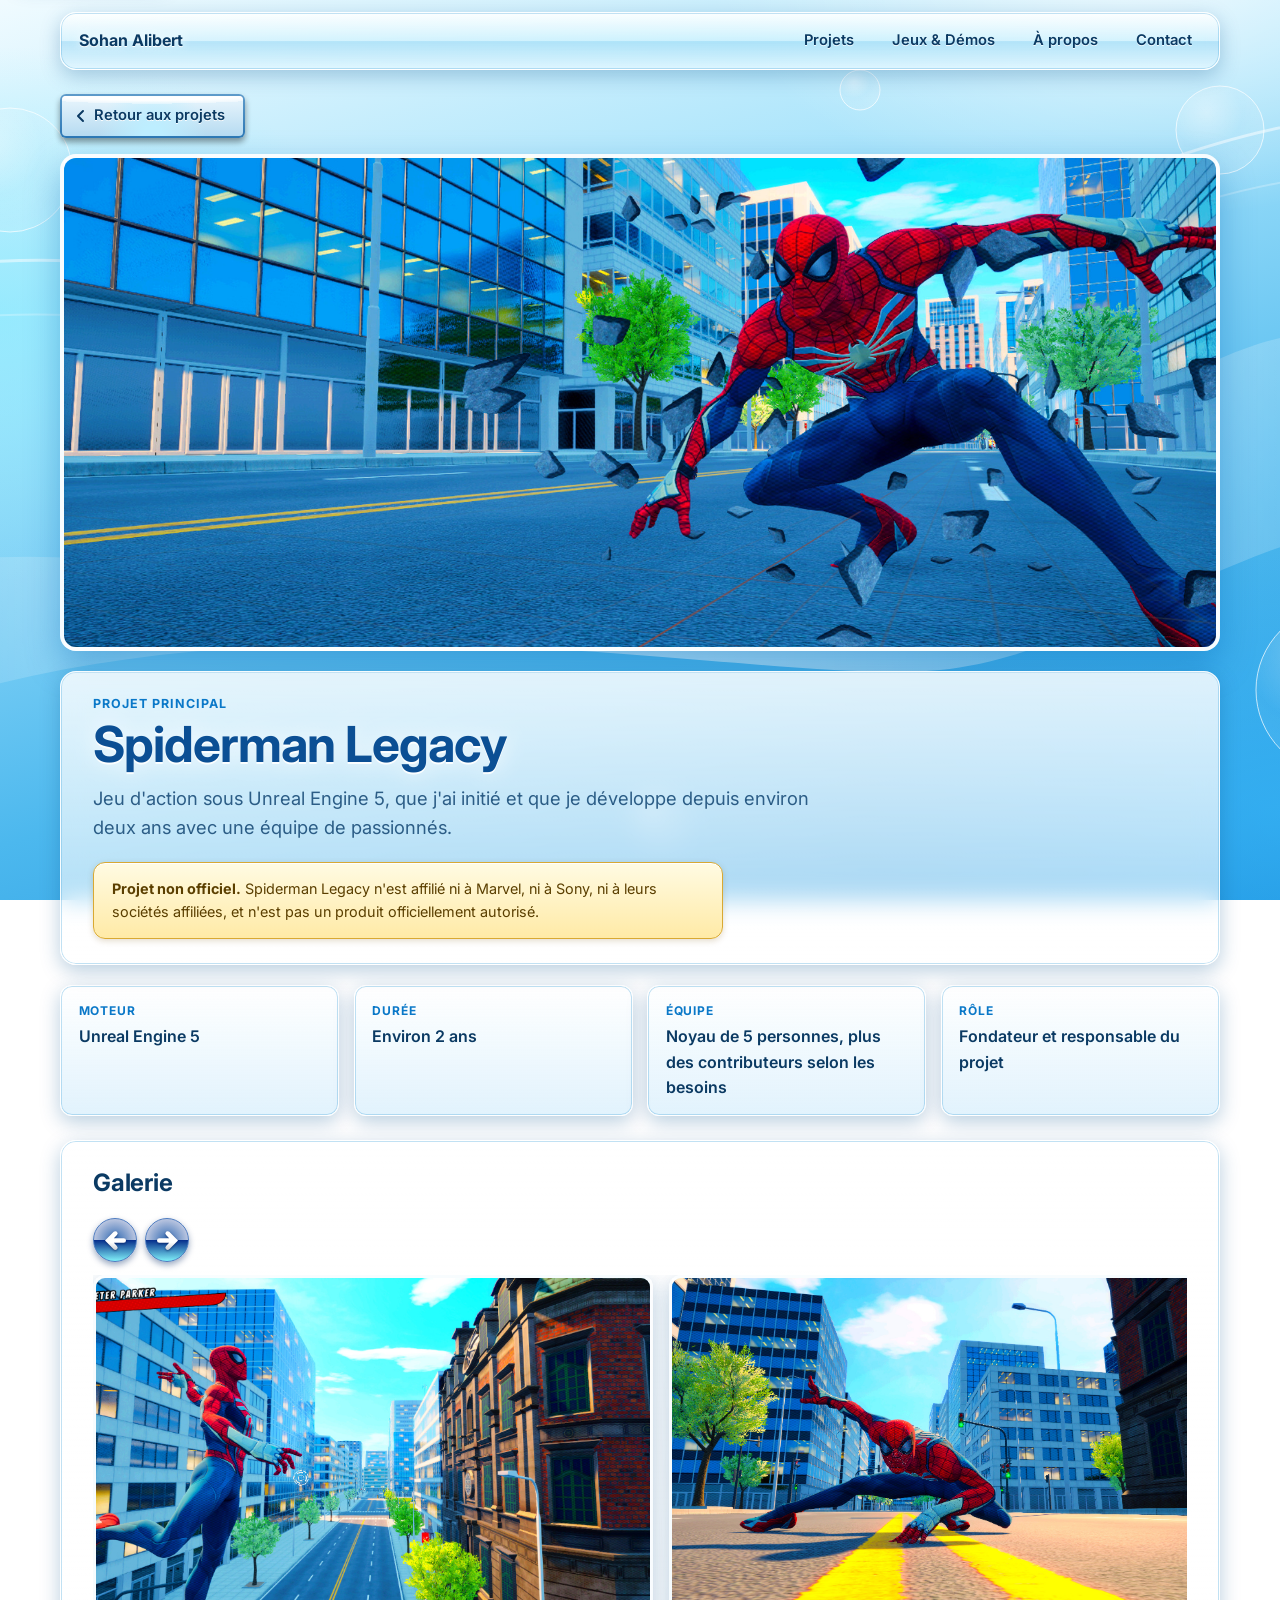
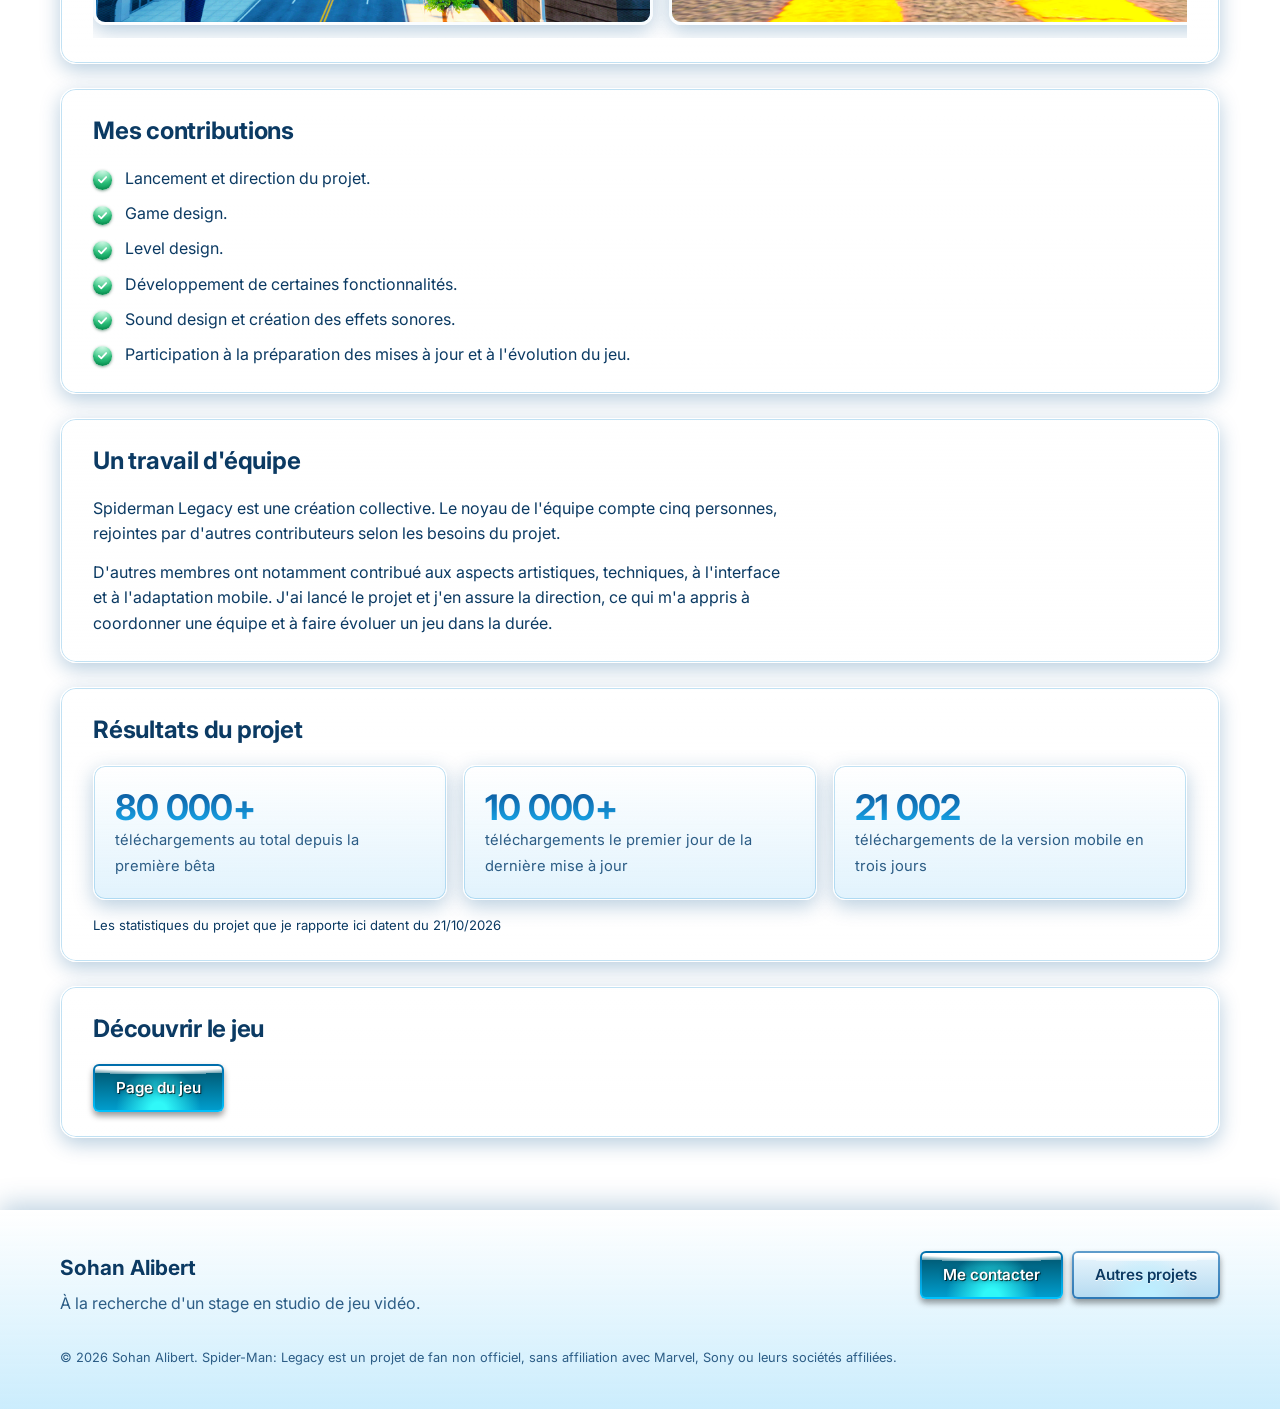
==== commit db3e7419: "Add files via upload" ====
--- a/spider-man-legacy.html
+++ b/spider-man-legacy.html
@@ -97,7 +97,7 @@
 
     <section class="detail-section" aria-labelledby="equipe">
       <h2 id="equipe">Un travail d'équipe</h2>
-      <p>Spider-Man: Legacy est une création collective. Le noyau de l'équipe compte cinq personnes, rejointes par d'autres contributeurs selon les besoins du projet.</p>
+      <p>Spiderman Legacy est une création collective. Le noyau de l'équipe compte cinq personnes, rejointes par d'autres contributeurs selon les besoins du projet.</p>
       <p>D'autres membres ont notamment contribué aux aspects artistiques, techniques, à l'interface et à l'adaptation mobile. J'ai lancé le projet et j'en assure la direction, ce qui m'a appris à coordonner une équipe et à faire évoluer un jeu dans la durée.</p>
     </section>
 
